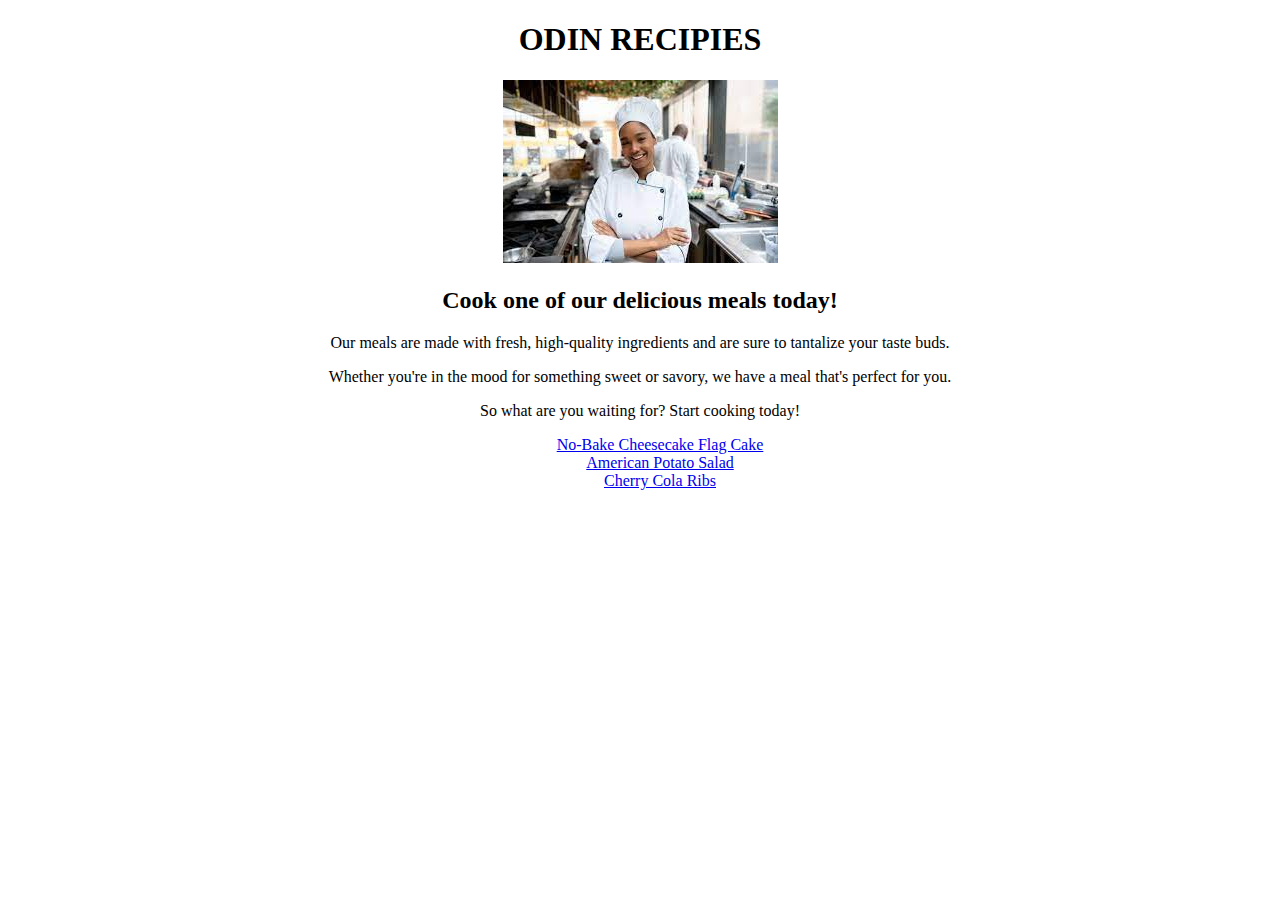
==== index.html @ 21ba3bae "show chef image" ====
<!DOCTYPE html>
<html lang="en">
<head>
    <meta charset="UTF-8">
    <meta name="viewport" content="width=device-width, initial-scale=1.0">
    <title>Odin Recipies</title>
</head>
<body>
    <!-- Division to contain the image and text -->
    <div style="text-align: center;">
        <h1>ODIN RECIPIES</h1>
        <!-- Image of a chef -->
        <img src="/images/index.jpeg" alt="Chef cooking">

        <!-- Tantalizing set of words -->
        <h2 style="text-align: center;">Cook one of our delicious meals today!</h2>
        <p style="text-align: center;">Our meals are made with fresh, high-quality ingredients and are sure to tantalize your taste buds.</p>
        <p style="text-align: center;">Whether you're in the mood for something sweet or savory, we have a meal that's perfect for you.</p>
        <p style="text-align: center;">So what are you waiting for? Start cooking today!</p>
    </div>

    <!-- Link to my recipies -->
    <ul style="text-align: center; list-style-type: none;">
        <li><a href="recipies/No-Bake_Cheesecake.html">No-Bake Cheesecake Flag Cake</a></li>
        <li><a href="recipies/American_Potato-Salad.html">American Potato Salad</a></li>
        <li><a href="recipies/Chef-John's_ Cherry_Cola_Ribs.html">Cherry Cola Ribs</a></li>
      </ul>

</body>
</html>
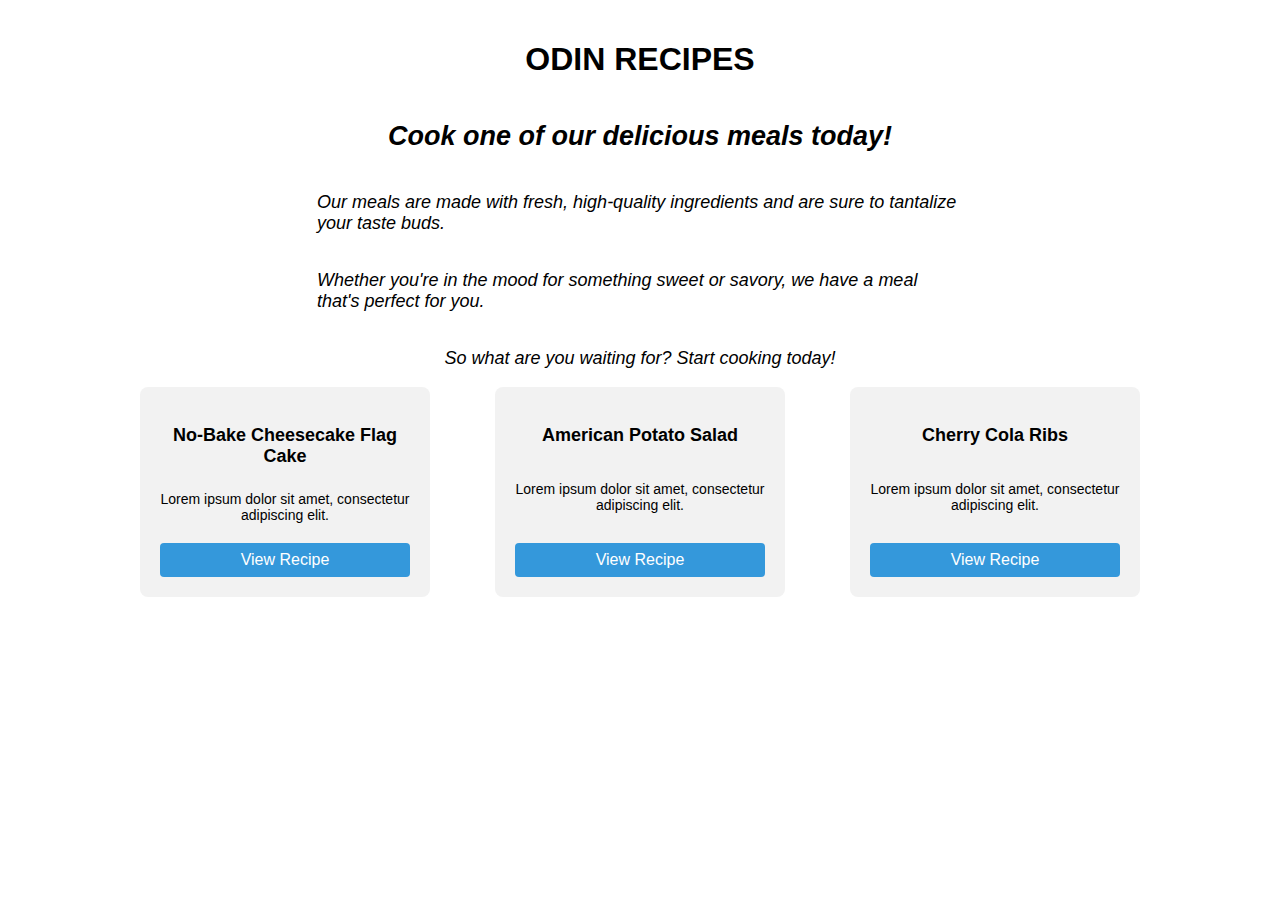
==== commit 81eb020d: "remove chef pic" ====
--- a/index.html
+++ b/index.html
@@ -3,28 +3,39 @@
 <head>
     <meta charset="UTF-8">
     <meta name="viewport" content="width=device-width, initial-scale=1.0">
-    <title>Odin Recipies</title>
+    <link rel="stylesheet" href="t_styles.css">
+    <title>Odin Recipes</title>
 </head>
 <body>
-    <!-- Division to contain the image and text -->
-    <div style="text-align: center;">
-        <h1>ODIN RECIPIES</h1>
-        <!-- Image of a chef -->
-        <img src="/images/index.jpeg" alt="Chef cooking">
+    <div class="container">
+      <h1>ODIN RECIPES</h1>
+      <!--
+      <img src="images/index.jpeg" alt="Chef cooking">
+      -->
+      <div class="intro">
+        <h2>Cook one of our delicious meals today!</h2>
+        <p>Our meals are made with fresh, high-quality ingredients and are sure to tantalize your taste buds.</p>
+        <p>Whether you're in the mood for something sweet or savory, we have a meal that's perfect for you.</p>
+        <p>So what are you waiting for? Start cooking today!</p>
+      </div>
+      <div class="card-container">
+        <div class="card">
+          <p class="recipe-title">No-Bake Cheesecake Flag Cake</p>
+          <p class="recipe-description">Lorem ipsum dolor sit amet, consectetur adipiscing elit.</p>
+          <a class="recipe-link" href="./recipes/No-Bake_Cheesecake.html">View Recipe</a>
+        </div>
+        <div class="card">
+          <p class="recipe-title">American Potato Salad</p>
+          <p class="recipe-description">Lorem ipsum dolor sit amet, consectetur adipiscing elit.</p>
+          <a class="recipe-link" href="./recipes/American_Potato-Salad.html">View Recipe</a>
+        </div>
+        <div class="card">
+          <p class="recipe-title">Cherry Cola Ribs</p>
+          <p class="recipe-description">Lorem ipsum dolor sit amet, consectetur adipiscing elit.</p>
+          <a class="recipe-link" href="./recipes/Chef-John's_ Cherry_Cola_Ribs.html">View Recipe</a>
+        </div>
+      </div>
+    </div>
+  </body>  
 
-        <!-- Tantalizing set of words -->
-        <h2 style="text-align: center;">Cook one of our delicious meals today!</h2>
-        <p style="text-align: center;">Our meals are made with fresh, high-quality ingredients and are sure to tantalize your taste buds.</p>
-        <p style="text-align: center;">Whether you're in the mood for something sweet or savory, we have a meal that's perfect for you.</p>
-        <p style="text-align: center;">So what are you waiting for? Start cooking today!</p>
-    </div>
-
-    <!-- Link to my recipies -->
-    <ul style="text-align: center; list-style-type: none;">
-        <li><a href="recipies/No-Bake_Cheesecake.html">No-Bake Cheesecake Flag Cake</a></li>
-        <li><a href="recipies/American_Potato-Salad.html">American Potato Salad</a></li>
-        <li><a href="recipies/Chef-John's_ Cherry_Cola_Ribs.html">Cherry Cola Ribs</a></li>
-      </ul>
-
-</body>
-</html>+</html>
--- a/t_styles.css
+++ b/t_styles.css
@@ -0,0 +1,78 @@
+body {
+    font-family: Arial, sans-serif;
+    margin: 0;
+    padding: 0;
+  }
+  
+  .container {
+    max-width: 1000px;
+    margin: 0 auto;
+    padding: 20px;
+  }
+  
+  h1 {
+    text-align: center;
+    margin-bottom: 20px;
+  }
+
+
+  .intro {
+    display: flex;
+    align-items: center;
+    justify-content: center;
+    flex-direction: column;
+    flex-wrap: wrap;
+    font-size: 1.125rem;
+    width: 646px;
+    font-style: italic;
+    margin: 0px auto 0;
+  }
+
+  
+  .card-container {
+  display: flex;
+  justify-content: space-between;
+  flex-wrap: wrap;
+  gap: 20px;
+}
+
+  
+  .card {
+    width: 250px;
+    padding: 20px;
+    background-color: #f2f2f2;
+    border-radius: 8px;
+    text-align: center;
+  }
+  
+  .recipe-title {
+    font-size: 18px;
+    font-weight: bold;
+    margin-bottom: 10px;
+  }
+  
+  .recipe-description {
+    font-size: 14px;
+    margin-bottom: 20px;
+  }
+  
+  .recipe-link {
+    display: inline-block;
+    padding: 8px 12px;
+    background-color: #3498db;
+    color: #fff;
+    text-decoration: none;
+    border-radius: 4px;
+    transition: background-color 0.3s;
+  }
+  
+  .recipe-link:hover {
+    background-color: #2980b9;
+  }
+  
+  .card {
+    display: flex;
+    flex-direction: column;
+    justify-content: space-between;
+  }
+  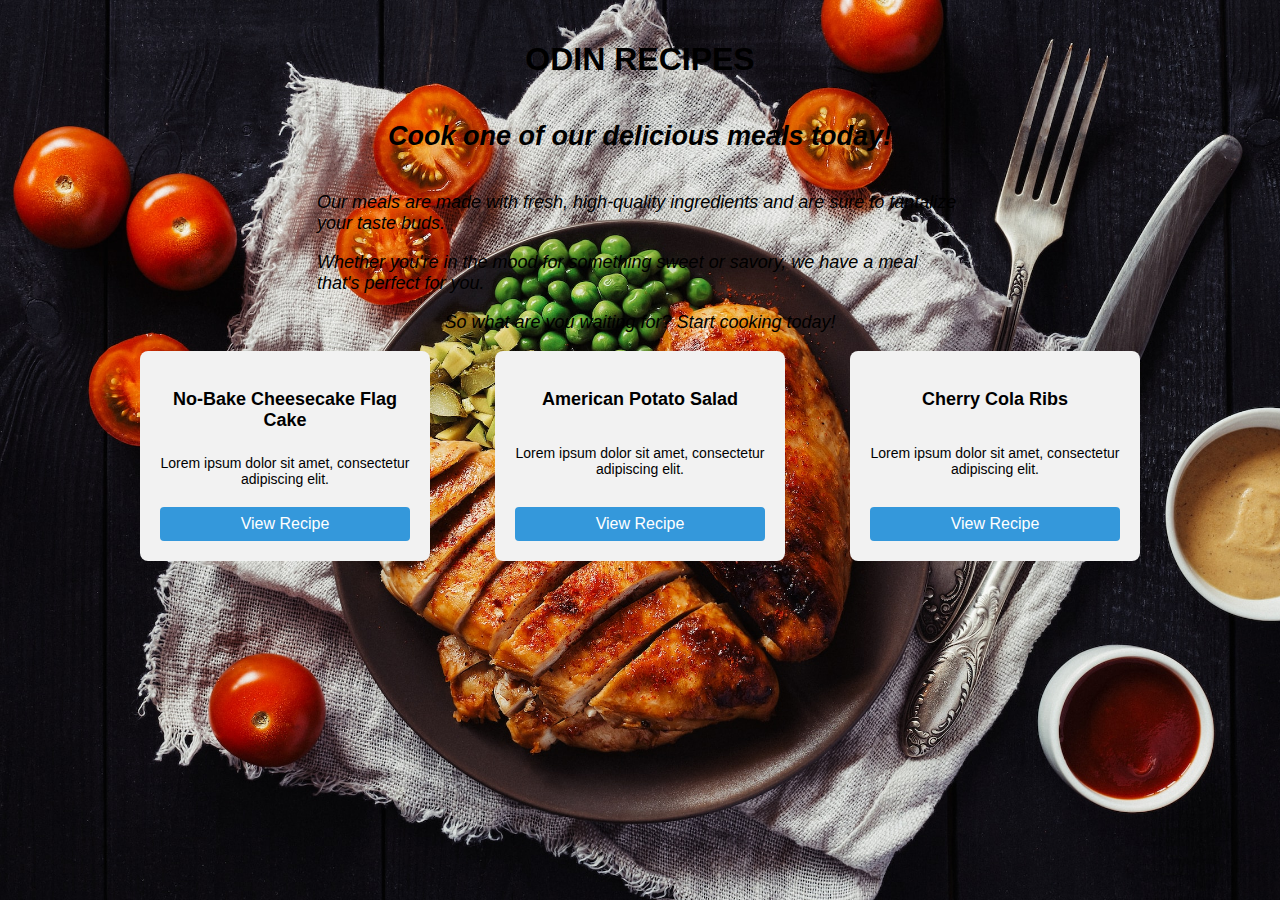
==== commit 2ea83e0b: "add a background image" ====
--- a/index.html
+++ b/index.html
@@ -6,7 +6,7 @@
     <link rel="stylesheet" href="t_styles.css">
     <title>Odin Recipes</title>
 </head>
-<body>
+<body class="backgroundimage">
     <div class="container">
       <h1>ODIN RECIPES</h1>
       <!--
@@ -14,8 +14,8 @@
       -->
       <div class="intro">
         <h2>Cook one of our delicious meals today!</h2>
-        <p>Our meals are made with fresh, high-quality ingredients and are sure to tantalize your taste buds.</p>
-        <p>Whether you're in the mood for something sweet or savory, we have a meal that's perfect for you.</p>
+        <p style="margin-bottom: 0; padding-bottom: 0;">Our meals are made with fresh, high-quality ingredients and are sure to tantalize your taste buds.</p>
+        <p style="margin-bottom: 0;">Whether you're in the mood for something sweet or savory, we have a meal that's perfect for you.</p>
         <p>So what are you waiting for? Start cooking today!</p>
       </div>
       <div class="card-container">
--- a/t_styles.css
+++ b/t_styles.css
@@ -2,6 +2,13 @@
     font-family: Arial, sans-serif;
     margin: 0;
     padding: 0;
+  }
+
+  .backgroundimage {
+    background-image: url('./images/elena-leya-DBVIb_rWUKw-unsplash.jpg');
+    background-size: cover;
+    background-repeat: no-repeat;
+    height: 100vh;
   }
   
   .container {
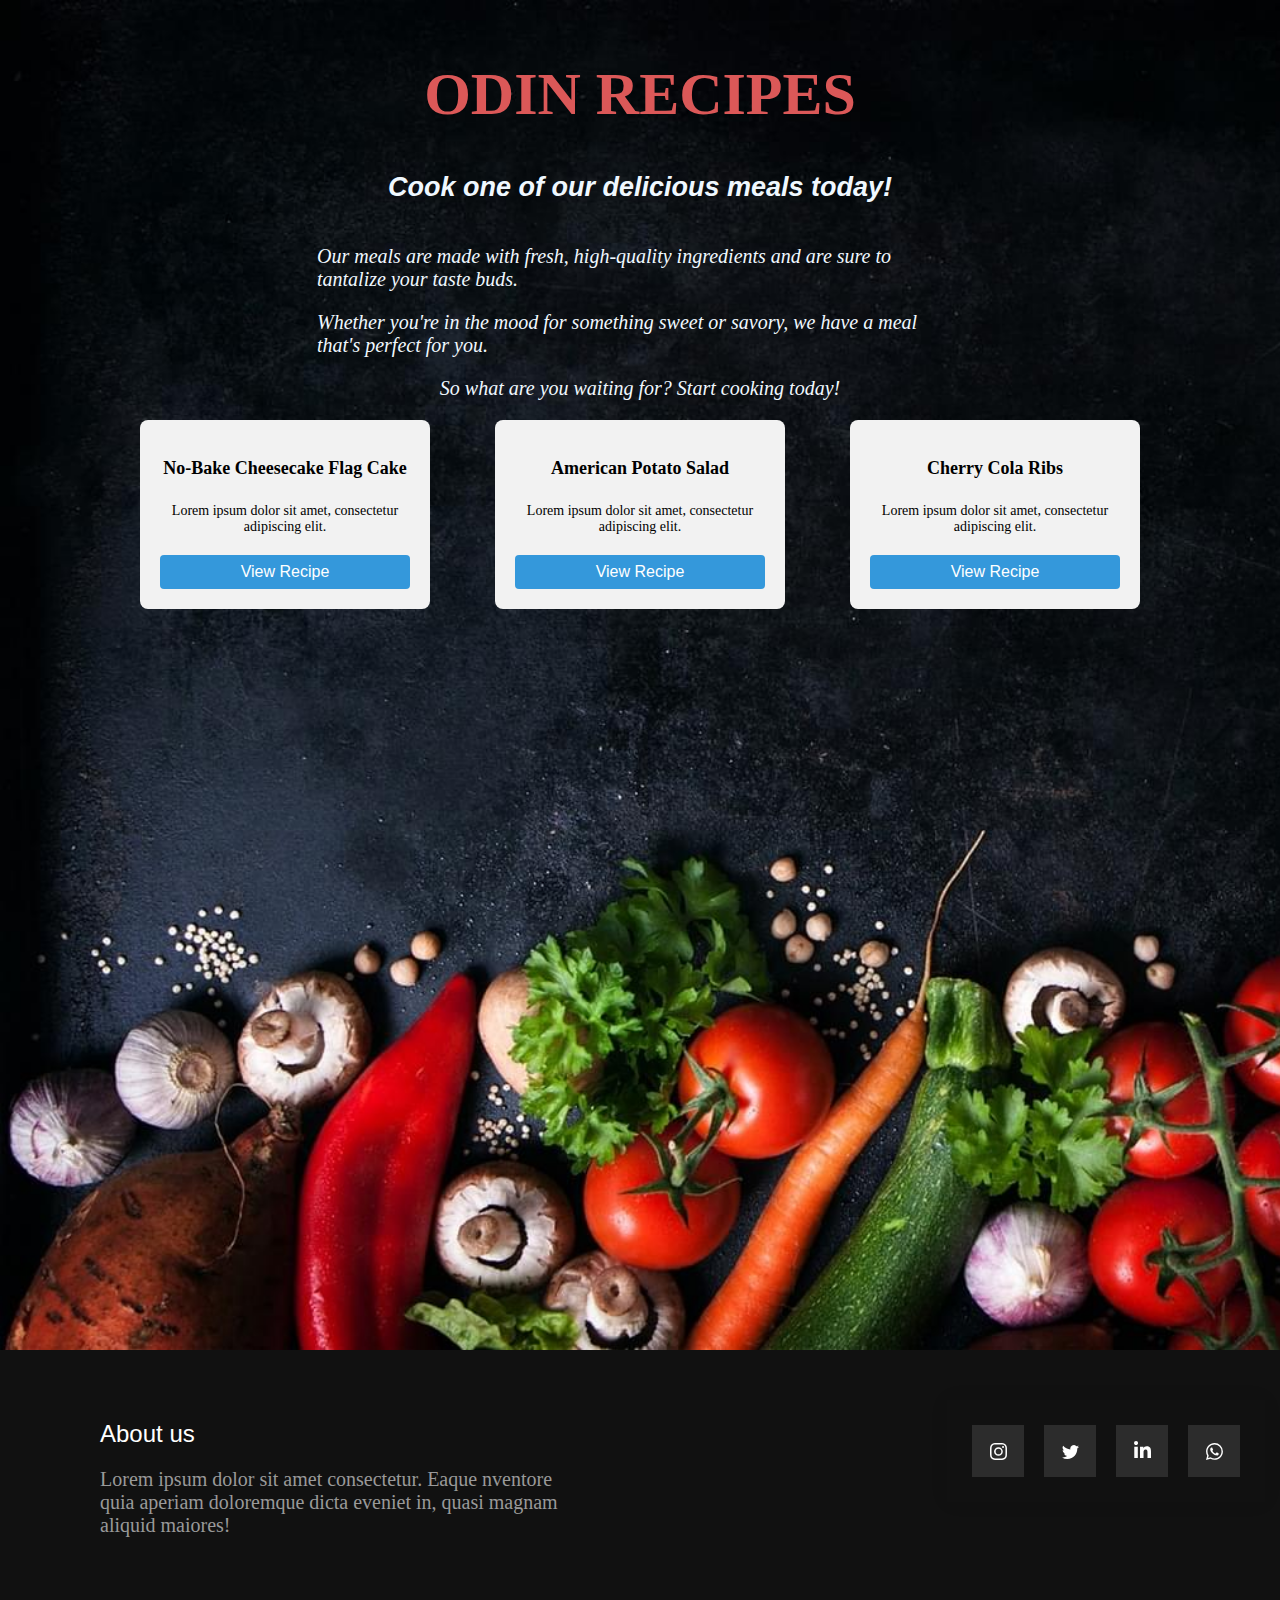
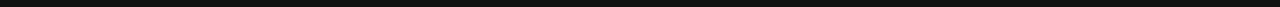
==== commit 65c10983: "add footer" ====
--- a/index.html
+++ b/index.html
@@ -6,17 +6,18 @@
     <link rel="stylesheet" href="t_styles.css">
     <title>Odin Recipes</title>
 </head>
-<body class="backgroundimage">
+<body>
+  <div class="backgroundimage">
     <div class="container">
       <h1>ODIN RECIPES</h1>
       <!--
       <img src="images/index.jpeg" alt="Chef cooking">
       -->
       <div class="intro">
-        <h2>Cook one of our delicious meals today!</h2>
-        <p style="margin-bottom: 0; padding-bottom: 0;">Our meals are made with fresh, high-quality ingredients and are sure to tantalize your taste buds.</p>
-        <p style="margin-bottom: 0;">Whether you're in the mood for something sweet or savory, we have a meal that's perfect for you.</p>
-        <p>So what are you waiting for? Start cooking today!</p>
+        <h2 style="color: aliceblue;">Cook one of our delicious meals today!</h2>
+        <p style="margin-bottom: 0; color: aliceblue;">Our meals are made with fresh, high-quality ingredients and are sure to tantalize your taste buds.</p>
+        <p style="margin-bottom: 0; color: aliceblue;">Whether you're in the mood for something sweet or savory, we have a meal that's perfect for you.</p>
+        <p style="color: aliceblue;">So what are you waiting for? Start cooking today!</p>
       </div>
       <div class="card-container">
         <div class="card">
@@ -36,6 +37,34 @@
         </div>
       </div>
     </div>
-  </body>  
+  </div>
+  <footer>
+    <div class="f_container">
+      <div class="about-us">
+        <h2>About us</h2>
+        <p> Lorem ipsum dolor sit amet consectetur. Eaque nventore quia aperiam doloremque dicta eveniet in, quasi magnam aliquid maiores!</p>
+      </div>
+      <div class="contact-card">
+        <a href="#" class="socialContainer containerOne">
+          <svg class="socialSvg instagramSvg" viewBox="0 0 16 16"> <path d="M8 0C5.829 0 5.556.01 4.703.048 3.85.088 3.269.222 2.76.42a3.917 3.917 0 0 0-1.417.923A3.927 3.927 0 0 0 .42 2.76C.222 3.268.087 3.85.048 4.7.01 5.555 0 5.827 0 8.001c0 2.172.01 2.444.048 3.297.04.852.174 1.433.372 1.942.205.526.478.972.923 1.417.444.445.89.719 1.416.923.51.198 1.09.333 1.942.372C5.555 15.99 5.827 16 8 16s2.444-.01 3.298-.048c.851-.04 1.434-.174 1.943-.372a3.916 3.916 0 0 0 1.416-.923c.445-.445.718-.891.923-1.417.197-.509.332-1.09.372-1.942C15.99 10.445 16 10.173 16 8s-.01-2.445-.048-3.299c-.04-.851-.175-1.433-.372-1.941a3.926 3.926 0 0 0-.923-1.417A3.911 3.911 0 0 0 13.24.42c-.51-.198-1.092-.333-1.943-.372C10.443.01 10.172 0 7.998 0h.003zm-.717 1.442h.718c2.136 0 2.389.007 3.232.046.78.035 1.204.166 1.486.275.373.145.64.319.92.599.28.28.453.546.598.92.11.281.24.705.275 1.485.039.843.047 1.096.047 3.231s-.008 2.389-.047 3.232c-.035.78-.166 1.203-.275 1.485a2.47 2.47 0 0 1-.599.919c-.28.28-.546.453-.92.598-.28.11-.704.24-1.485.276-.843.038-1.096.047-3.232.047s-2.39-.009-3.233-.047c-.78-.036-1.203-.166-1.485-.276a2.478 2.478 0 0 1-.92-.598 2.48 2.48 0 0 1-.6-.92c-.109-.281-.24-.705-.275-1.485-.038-.843-.046-1.096-.046-3.233 0-2.136.008-2.388.046-3.231.036-.78.166-1.204.276-1.486.145-.373.319-.64.599-.92.28-.28.546-.453.92-.598.282-.11.705-.24 1.485-.276.738-.034 1.024-.044 2.515-.045v.002zm4.988 1.328a.96.96 0 1 0 0 1.92.96.96 0 0 0 0-1.92zm-4.27 1.122a4.109 4.109 0 1 0 0 8.217 4.109 4.109 0 0 0 0-8.217zm0 1.441a2.667 2.667 0 1 1 0 5.334 2.667 2.667 0 0 1 0-5.334z"></path> </svg>
+        </a>
+        
+        <a href="#" class="socialContainer containerTwo">
+          <svg class="socialSvg twitterSvg" viewBox="0 0 16 16"> <path d="M5.026 15c6.038 0 9.341-5.003 9.341-9.334 0-.14 0-.282-.006-.422A6.685 6.685 0 0 0 16 3.542a6.658 6.658 0 0 1-1.889.518 3.301 3.301 0 0 0 1.447-1.817 6.533 6.533 0 0 1-2.087.793A3.286 3.286 0 0 0 7.875 6.03a9.325 9.325 0 0 1-6.767-3.429 3.289 3.289 0 0 0 1.018 4.382A3.323 3.323 0 0 1 .64 6.575v.045a3.288 3.288 0 0 0 2.632 3.218 3.203 3.203 0 0 1-.865.115 3.23 3.23 0 0 1-.614-.057 3.283 3.283 0 0 0 3.067 2.277A6.588 6.588 0 0 1 .78 13.58a6.32 6.32 0 0 1-.78-.045A9.344 9.344 0 0 0 5.026 15z"></path> </svg>              </a>
+          
+        <a href="#" class="socialContainer containerThree">
+          <svg class="socialSvg linkdinSvg" viewBox="0 0 448 512"><path d="M100.28 448H7.4V148.9h92.88zM53.79 108.1C24.09 108.1 0 83.5 0 53.8a53.79 53.79 0 0 1 107.58 0c0 29.7-24.1 54.3-53.79 54.3zM447.9 448h-92.68V302.4c0-34.7-.7-79.2-48.29-79.2-48.29 0-55.69 37.7-55.69 76.7V448h-92.78V148.9h89.08v40.8h1.3c12.4-23.5 42.69-48.3 87.88-48.3 94 0 111.28 61.9 111.28 142.3V448z"></path></svg>
+        </a>
+        
+        <a href="#" class="socialContainer containerFour">
+          <svg class="socialSvg whatsappSvg" viewBox="0 0 16 16"> <path d="M13.601 2.326A7.854 7.854 0 0 0 7.994 0C3.627 0 .068 3.558.064 7.926c0 1.399.366 2.76 1.057 3.965L0 16l4.204-1.102a7.933 7.933 0 0 0 3.79.965h.004c4.368 0 7.926-3.558 7.93-7.93A7.898 7.898 0 0 0 13.6 2.326zM7.994 14.521a6.573 6.573 0 0 1-3.356-.92l-.24-.144-2.494.654.666-2.433-.156-.251a6.56 6.56 0 0 1-1.007-3.505c0-3.626 2.957-6.584 6.591-6.584a6.56 6.56 0 0 1 4.66 1.931 6.557 6.557 0 0 1 1.928 4.66c-.004 3.639-2.961 6.592-6.592 6.592zm3.615-4.934c-.197-.099-1.17-.578-1.353-.646-.182-.065-.315-.099-.445.099-.133.197-.513.646-.627.775-.114.133-.232.148-.43.05-.197-.1-.836-.308-1.592-.985-.59-.525-.985-1.175-1.103-1.372-.114-.198-.011-.304.088-.403.087-.088.197-.232.296-.346.1-.114.133-.198.198-.33.065-.134.034-.248-.015-.347-.05-.099-.445-1.076-.612-1.47-.16-.389-.323-.335-.445-.34-.114-.007-.247-.007-.38-.007a.729.729 0 0 0-.529.247c-.182.198-.691.677-.691 1.654 0 .977.71 1.916.81 2.049.098.133 1.394 2.132 3.383 2.992.47.205.84.326 1.129.418.475.152.904.129 1.246.08.38-.058 1.171-.48 1.338-.943.164-.464.164-.86.114-.943-.049-.084-.182-.133-.38-.232z"></path> </svg>
+        </a>
+      </div>             
+      
+      
+    </div>
+
+  </footer>
+</body>  
 
 </html>
--- a/t_styles.css
+++ b/t_styles.css
@@ -5,10 +5,12 @@
   }
 
   .backgroundimage {
-    background-image: url('./images/elena-leya-DBVIb_rWUKw-unsplash.jpg');
+    background-image: url('./images/23-min.jpg');
     background-size: cover;
     background-repeat: no-repeat;
-    height: 100vh;
+    height: 150vh;
+    
+    max-width: 10000px;
   }
   
   .container {
@@ -20,6 +22,15 @@
   h1 {
     text-align: center;
     margin-bottom: 20px;
+    color: rgb(219, 88, 88);
+    font-size: 60px;
+    font-weight: 700;
+    font-family: 'Playfair Display'
+  }
+
+  p {
+    font-family: 'Playfair Display', serif !important;
+    font-size: 20px;
   }
 
 
@@ -82,4 +93,125 @@
     flex-direction: column;
     justify-content: space-between;
   }
-  +  
+  /**contact Cards**/
+
+  .contact-card {
+    width: fit-content;
+    height: fit-content;
+    background-color: #111;
+    display: flex;
+    align-items: center;
+    justify-content: center;
+    padding: 25px 25px;
+    gap: 20px;
+    box-shadow: 0px 0px 20px rgba(0, 0, 0, 0.055);
+  }
+  
+  /* for all social containers*/
+  .socialContainer {
+    width: 52px;
+    height: 52px;
+    background-color: rgb(44, 44, 44);
+    display: flex;
+    align-items: center;
+    justify-content: center;
+    overflow: hidden;
+    transition-duration: .3s;
+  }
+  /* instagram*/
+  .containerOne:hover {
+    background-color: #d62976;
+    transition-duration: .3s;
+  }
+  /* twitter*/
+  .containerTwo:hover {
+    background-color: #00acee;
+    transition-duration: .3s;
+  }
+  /* linkdin*/
+  .containerThree:hover {
+    background-color: #0072b1;
+    transition-duration: .3s;
+  }
+  /* Whatsapp*/
+  .containerFour:hover {
+    background-color: #128C7E;
+    transition-duration: .3s;
+  }
+  
+  .socialContainer:active {
+    transform: scale(0.9);
+    transition-duration: .3s;
+  }
+  
+  .socialSvg {
+    width: 17px;
+  }
+  
+  .socialSvg path {
+    fill: rgb(255, 255, 255);
+  }
+  
+  .socialContainer:hover .socialSvg {
+    animation: slide-in-top 0.3s both;
+  }
+  
+  @keyframes slide-in-top {
+    0% {
+      transform: translateY(-50px);
+      opacity: 0;
+    }
+  
+    100% {
+      transform: translateY(0);
+      opacity: 1;
+    }
+  }
+  
+  /**footer**/
+
+footer{
+  position: relative;
+  width: 100%;
+  height: auto;
+  padding: 50px 100px;
+  background: #111;
+  display: flex;
+  justify-content: space-between;
+  flex-wrap: wrap;
+  width: 1165px;
+}
+
+.f_container{
+  display: flex;
+  justify-content: space-between;
+  flex-wrap: wrap;
+  flex-direction: row;
+}
+
+.about-us {
+  width: 40%;
+}
+
+footer .f_container .about-us h2 {
+  position: relative;
+  color: #fff;
+  font-weight: 500;
+  margin-bottom: 15px;
+}
+
+footer .f_container h2:before {
+  content: '';
+  position: absolute;
+  bottom: -5px;
+  left: 0;
+  width: 50px;
+  height: 2px;
+  /*background: #f00;*/
+}
+
+footer p {
+  color: #999;
+}
+
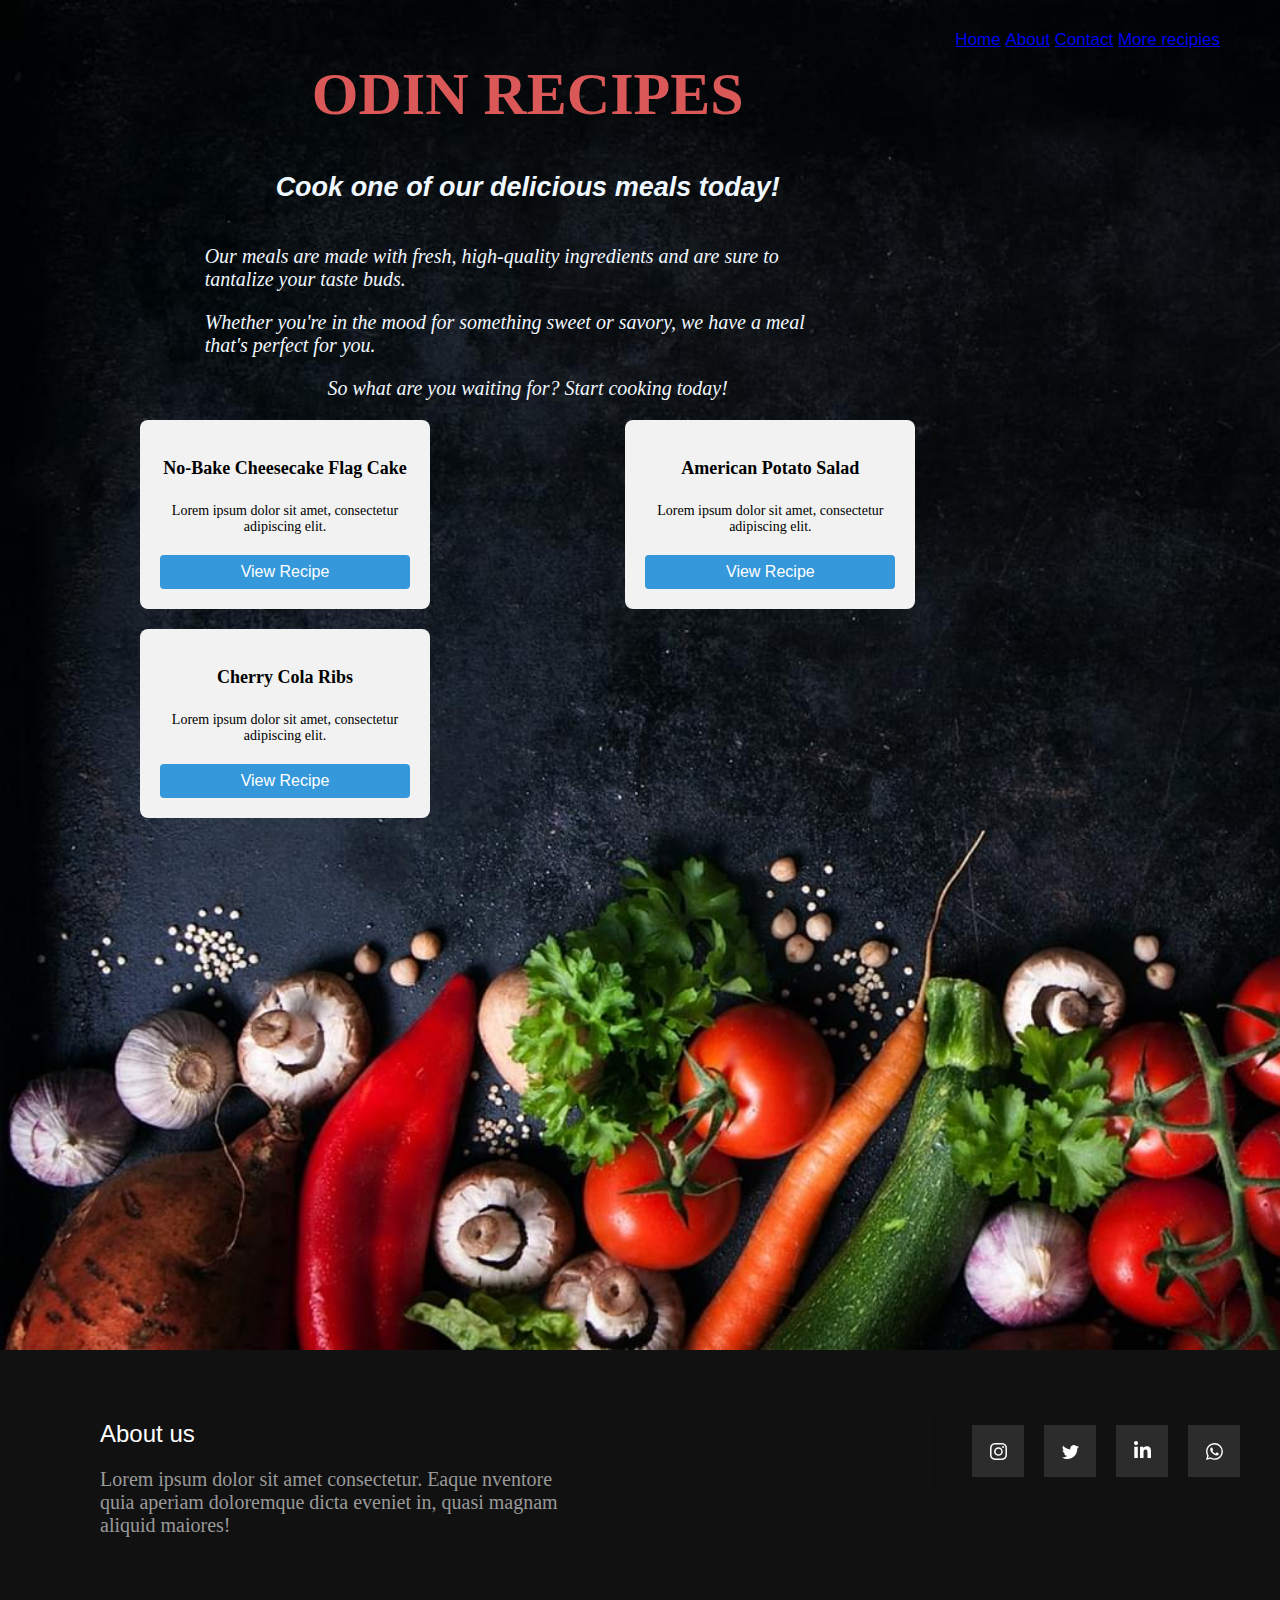
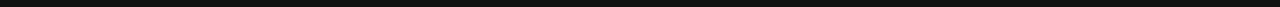
==== commit d0d9a75c: "add header" ====
--- a/index.html
+++ b/index.html
@@ -7,6 +7,16 @@
     <title>Odin Recipes</title>
 </head>
 <body>
+  <header>
+    <div class="h-main">
+      <ul>
+        <li><a href="#">Home</a></li>
+        <li><a href="#">About</a></li>
+        <li><a href="#">Contact</a></li>
+        <li><a href="#">More recipies</a></li>
+      </ul>
+    </div>
+  </header>
   <div class="backgroundimage">
     <div class="container">
       <h1>ODIN RECIPES</h1>
--- a/t_styles.css
+++ b/t_styles.css
@@ -168,8 +168,24 @@
       opacity: 1;
     }
   }
-  
-  /**footer**/
+  /*header*/
+  .header{
+    height: 100vh;
+  }
+  ul{
+    float: right;
+    list-style-type: none;
+    margin-top: 30px;
+    min-height: 400px;
+    margin-right: 60px;
+    font-size: 17px;
+  }
+
+  ul li {
+    display: inline-block;
+  }
+  
+  /*footer*/
 
 footer{
   position: relative;
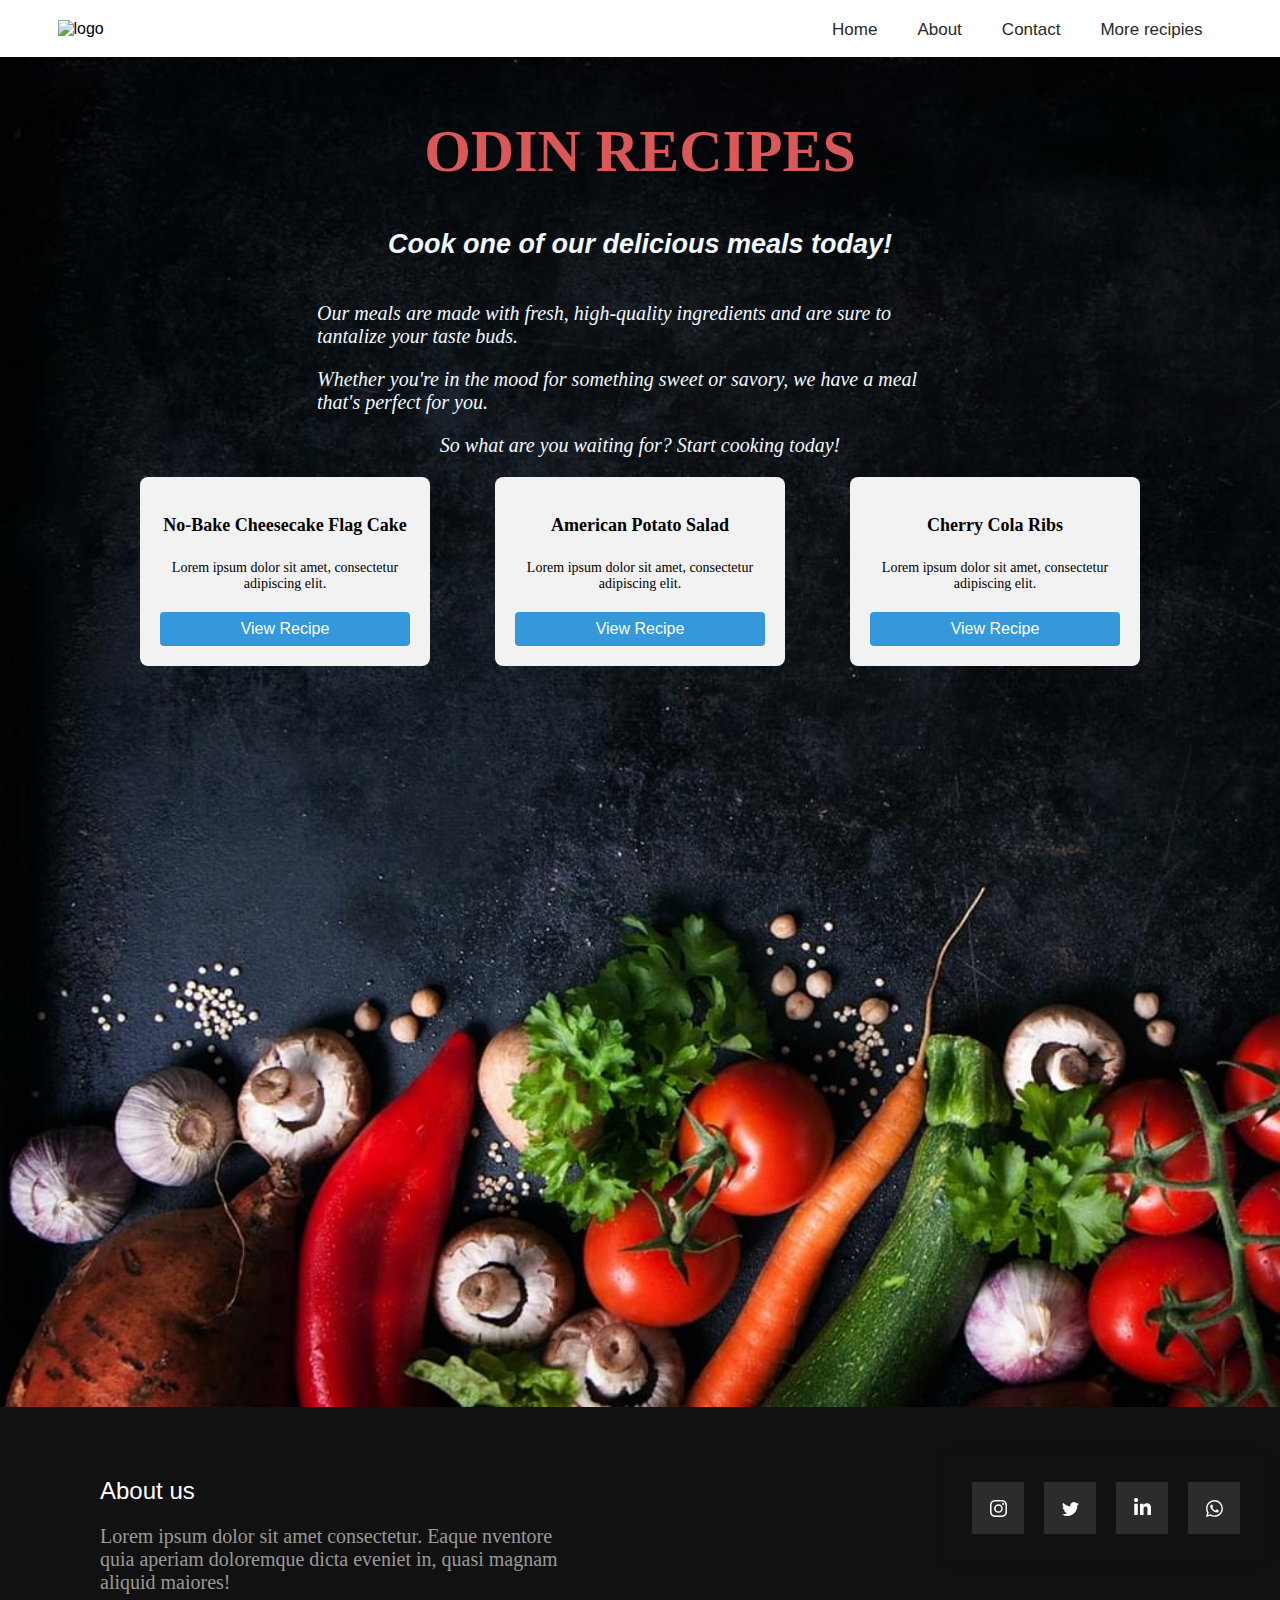
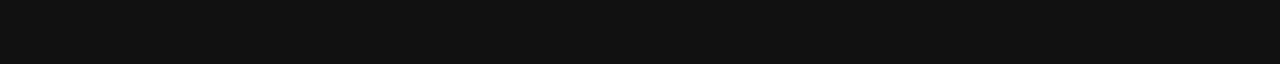
==== commit 93d55921: "style header" ====
--- a/index.html
+++ b/index.html
@@ -9,6 +9,10 @@
 <body>
   <header>
     <div class="h-main">
+      <div class="logo">
+        <img src="logo.png" alt="logo">
+
+      </div>
       <ul>
         <li><a href="#">Home</a></li>
         <li><a href="#">About</a></li>
--- a/t_styles.css
+++ b/t_styles.css
@@ -14,6 +14,7 @@
   }
   
   .container {
+    height: 150vf;
     max-width: 1000px;
     margin: 0 auto;
     padding: 20px;
@@ -170,19 +171,46 @@
   }
   /*header*/
   .header{
-    height: 100vh;
+    height: 1px;
   }
   ul{
-    float: right;
+    display: flex;
+    justify-content: flex-end;
+    padding: 0;
+    /*float: right;*/
     list-style-type: none;
-    margin-top: 30px;
-    min-height: 400px;
-    margin-right: 60px;
+    margin-top: 20px;
+    min-height: 4px;
+    margin-right: 0;
     font-size: 17px;
   }
 
   ul li {
     display: inline-block;
+  }
+
+  ul li a{
+    text-decoration: none;
+    color: #292929;
+    padding: 5px 20px;
+    border: ipx solid transparent;
+    transition: 0.5 ease;
+  }
+
+  ul li a:hover{
+    background-color: rgb(219, 88, 88);
+    color: #fff;
+  }
+
+  .logo img {
+    float: left;
+    width: 150px;
+    height: auto;
+  }
+
+  .h-main{
+    max-width: 1165px;
+    margin: auto;
   }
   
   /*footer*/
